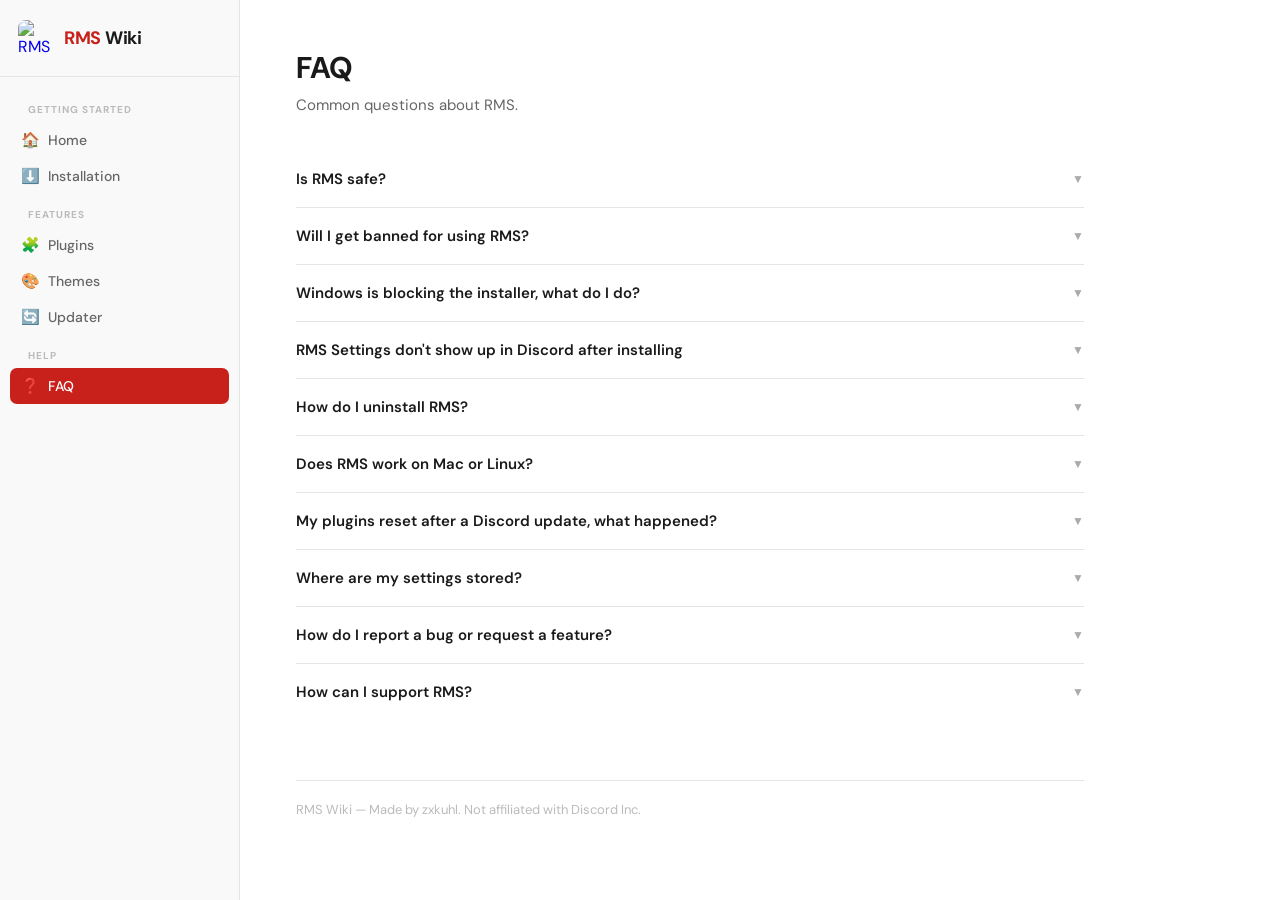
==== wiki/faq.html @ bf7d24e0 "Add files via upload" ====
<!DOCTYPE html>
<html lang="en">
<head>
<meta charset="UTF-8">
<meta name="viewport" content="width=device-width, initial-scale=1.0">
<title>RMS — FAQ</title>
<link rel="icon" href="./RMS.ico">
<link rel="stylesheet" href="./style.css">
<style>
.faq-item { border-bottom: 1px solid var(--border); padding: 18px 0; }
.faq-item:last-child { border-bottom: none; }
.faq-q { font-size: 15px; font-weight: 600; cursor: pointer; display: flex; justify-content: space-between; align-items: center; }
.faq-q:hover { color: var(--red); }
.faq-a { font-size: 14px; color: #555; line-height: 1.7; margin-top: 10px; display: none; }
.faq-item.open .faq-a { display: block; }
.faq-item.open .faq-arrow { transform: rotate(180deg); }
.faq-arrow { transition: transform 0.2s; font-size: 12px; color: #aaa; }
</style>
</head>
<body>

<nav>
    <a class="nav-logo" href="./index.html">
        <img src="./RMS.ico" alt="RMS">
        <span><em>RMS</em> Wiki</span>
    </a>
    <ul>
        <li class="nav-section">Getting Started</li>
        <li><a href="./index.html"><span class="icon">🏠</span> Home</a></li>
        <li><a href="./installation.html"><span class="icon">⬇️</span> Installation</a></li>
        <li class="nav-section">Features</li>
        <li><a href="./plugins.html"><span class="icon">🧩</span> Plugins</a></li>
        <li><a href="./themes.html"><span class="icon">🎨</span> Themes</a></li>
        <li><a href="./updater.html"><span class="icon">🔄</span> Updater</a></li>
        <li class="nav-section">Help</li>
        <li><a href="./faq.html" class="active"><span class="icon">❓</span> FAQ</a></li>
    </ul>
</nav>

<main>
    <h1 style="font-size:30px;font-weight:700;letter-spacing:-0.5px;margin-bottom:6px;">FAQ</h1>
    <p style="color:#666;margin-bottom:32px;">Common questions about RMS.</p>

    <div id="faq">
        <div class="faq-item">
            <div class="faq-q">Is RMS safe? <span class="faq-arrow">▼</span></div>
            <div class="faq-a">RMS is open source and you can review the code on GitHub. It does not steal your token, log your messages, or send any data to third parties. However, it does modify Discord's client which could theoretically be detected by Discord.</div>
        </div>
        <div class="faq-item">
            <div class="faq-q">Will I get banned for using RMS? <span class="faq-arrow">▼</span></div>
            <div class="faq-a">Using client mods technically violates Discord's Terms of Service. Discord has never issued a ban wave specifically targeting Vencord-based mods, but there is always a theoretical risk. Use at your own discretion.</div>
        </div>
        <div class="faq-item">
            <div class="faq-q">Windows is blocking the installer, what do I do? <span class="faq-arrow">▼</span></div>
            <div class="faq-a">Right-click the exe → Properties → check Unblock → OK. If SmartScreen pops up, click More info → Run anyway. This happens because the installer isn't signed by a paid certificate authority, which is normal for free open-source tools.</div>
        </div>
        <div class="faq-item">
            <div class="faq-q">RMS Settings don't show up in Discord after installing <span class="faq-arrow">▼</span></div>
            <div class="faq-a">Make sure you fully quit Discord first — right-click the tray icon and click Quit Discord, then reopen it. Just closing the window doesn't restart it.</div>
        </div>
        <div class="faq-item">
            <div class="faq-q">How do I uninstall RMS? <span class="faq-arrow">▼</span></div>
            <div class="faq-a">Run RMSInstaller.exe again and click Uninstall. This removes all RMS files from AppData and restores Discord. Then restart Discord and it'll be back to normal.</div>
        </div>
        <div class="faq-item">
            <div class="faq-q">Does RMS work on Mac or Linux? <span class="faq-arrow">▼</span></div>
            <div class="faq-a">The RMS installer is Windows-only. The core mod may work on other platforms if you build from source, but this is not officially supported.</div>
        </div>
        <div class="faq-item">
            <div class="faq-q">My plugins reset after a Discord update, what happened? <span class="faq-arrow">▼</span></div>
            <div class="faq-a">When Discord updates itself it can overwrite the patch. Open RMSInstaller.exe and click Reinstall to re-patch Discord with the latest RMS files.</div>
        </div>
        <div class="faq-item">
            <div class="faq-q">Where are my settings stored? <span class="faq-arrow">▼</span></div>
            <div class="faq-a">All RMS settings are stored in <code>%AppData%\RMS\settings\settings.json</code>. Your QuickCSS is at <code>%AppData%\RMS\settings\quickCss.css</code> and themes are in <code>%AppData%\RMS\themes\</code>.</div>
        </div>
        <div class="faq-item">
            <div class="faq-q">How do I report a bug or request a feature? <span class="faq-arrow">▼</span></div>
            <div class="faq-a">Open an issue on the <a href="https://github.com/zxkuhl/RMS" target="_blank" style="color:var(--red);">GitHub repo</a>.</div>
        </div>
        <div class="faq-item">
            <div class="faq-q">How can I support RMS? <span class="faq-arrow">▼</span></div>
            <div class="faq-a">You can sponsor the project on <a href="https://github.com/sponsors/zxkuhl" target="_blank" style="color:var(--red);">GitHub Sponsors</a>. Stars on the repo also help!</div>
        </div>
    </div>

    <footer>RMS Wiki — Made by zxkuhl. Not affiliated with Discord Inc.</footer>
</main>

<script>
document.querySelectorAll('.faq-q').forEach(q => {
    q.addEventListener('click', () => {
        q.parentElement.classList.toggle('open');
    });
});
</script>

</body>
</html>
---- wiki/style.css ----
@import url('https://fonts.googleapis.com/css2?family=DM+Sans:wght@300;400;500;600;700&family=DM+Mono:wght@400;500&display=swap');

*, *::before, *::after { box-sizing: border-box; margin: 0; padding: 0; }

:root {
    --red: #c8201a;
    --red-dark: #9e1712;
    --red-light: #e8352e;
    --text: #1a1a1a;
    --text-muted: #666;
    --border: #e5e5e5;
    --bg: #ffffff;
    --bg-soft: #f9f9f9;
    --nav-w: 240px;
    --radius: 10px;
}

body {
    font-family: 'DM Sans', sans-serif;
    color: var(--text);
    background: var(--bg);
    display: flex;
    min-height: 100vh;
}

/* ── Sidebar ── */
nav {
    width: var(--nav-w);
    background: var(--bg-soft);
    border-right: 1px solid var(--border);
    display: flex;
    flex-direction: column;
    position: fixed;
    top: 0; left: 0; bottom: 0;
    overflow-y: auto;
    z-index: 10;
}

.nav-logo {
    display: flex;
    align-items: center;
    gap: 10px;
    padding: 20px 18px;
    border-bottom: 1px solid var(--border);
    text-decoration: none;
}

.nav-logo img {
    width: 36px;
    height: 36px;
    border-radius: 8px;
    object-fit: cover;
}

.nav-logo span {
    font-size: 18px;
    font-weight: 700;
    color: var(--text);
    letter-spacing: -0.3px;
}

.nav-logo span em {
    color: var(--red);
    font-style: normal;
}

nav ul {
    list-style: none;
    padding: 12px 10px;
    flex: 1;
}

nav ul li a {
    display: flex;
    align-items: center;
    gap: 8px;
    padding: 8px 10px;
    border-radius: 7px;
    text-decoration: none;
    color: var(--text-muted);
    font-size: 14px;
    font-weight: 500;
    transition: all 0.15s;
}

nav ul li a:hover { background: var(--border); color: var(--text); }
nav ul li a.active { background: var(--red); color: #fff; }
nav ul li a .icon { font-size: 15px; width: 20px; text-align: center; }

.nav-section {
    font-size: 10px;
    font-weight: 700;
    letter-spacing: 0.1em;
    text-transform: uppercase;
    color: #bbb;
    padding: 14px 18px 6px;
}

/* ── Main ── */
main {
    margin-left: var(--nav-w);
    flex: 1;
    padding: 48px 56px;
    max-width: 900px;
}

/* ── Hero ── */
.hero {
    display: flex;
    align-items: center;
    gap: 24px;
    margin-bottom: 40px;
}

.hero-logo {
    width: 72px;
    height: 72px;
    border-radius: 16px;
    object-fit: cover;
    flex-shrink: 0;
    box-shadow: 0 4px 20px rgba(200,32,26,0.25);
}

.hero-text h1 {
    font-size: 36px;
    font-weight: 700;
    letter-spacing: -0.5px;
    line-height: 1.1;
}

.hero-text h1 span { color: var(--red); }

.hero-text p {
    color: var(--text-muted);
    font-size: 15px;
    margin-top: 6px;
    line-height: 1.6;
}

/* ── Badges ── */
.badges { display: flex; gap: 8px; flex-wrap: wrap; margin-top: 14px; }
.badge {
    display: inline-flex;
    align-items: center;
    gap: 5px;
    padding: 4px 10px;
    border-radius: 20px;
    font-size: 12px;
    font-weight: 600;
    border: 1px solid var(--border);
    color: var(--text-muted);
}
.badge.red { background: var(--red); color: #fff; border-color: var(--red); }

/* ── Download btn ── */
.btn {
    display: inline-flex;
    align-items: center;
    gap: 8px;
    padding: 12px 22px;
    border-radius: var(--radius);
    font-size: 14px;
    font-weight: 600;
    text-decoration: none;
    transition: all 0.15s;
    cursor: pointer;
    border: none;
    font-family: inherit;
}
.btn-primary { background: var(--red); color: #fff; box-shadow: 0 4px 14px rgba(200,32,26,0.3); }
.btn-primary:hover { background: var(--red-light); transform: translateY(-1px); box-shadow: 0 6px 20px rgba(200,32,26,0.35); }
.btn-outline { background: transparent; color: var(--text); border: 1px solid var(--border); }
.btn-outline:hover { background: var(--bg-soft); }
.btn-row { display: flex; gap: 10px; flex-wrap: wrap; margin-top: 20px; }

/* ── Content ── */
h2 {
    font-size: 22px;
    font-weight: 700;
    letter-spacing: -0.3px;
    margin: 36px 0 12px;
    padding-bottom: 10px;
    border-bottom: 1px solid var(--border);
}

h3 { font-size: 16px; font-weight: 600; margin: 20px 0 8px; color: var(--text); }

p { font-size: 15px; line-height: 1.7; color: #444; margin-bottom: 12px; }

/* ── Cards ── */
.card-grid { display: grid; grid-template-columns: repeat(auto-fill, minmax(220px, 1fr)); gap: 14px; margin: 16px 0; }

.card {
    background: var(--bg-soft);
    border: 1px solid var(--border);
    border-radius: var(--radius);
    padding: 16px;
    transition: box-shadow 0.15s;
}
.card:hover { box-shadow: 0 4px 16px rgba(0,0,0,0.06); }
.card-icon { font-size: 22px; margin-bottom: 8px; }
.card h3 { margin: 0 0 4px; font-size: 14px; }
.card p { font-size: 13px; color: var(--text-muted); margin: 0; }

/* ── Steps ── */
.steps { display: flex; flex-direction: column; gap: 0; margin: 16px 0; }
.step {
    display: flex;
    gap: 16px;
    padding: 16px 0;
    border-bottom: 1px solid var(--border);
}
.step:last-child { border-bottom: none; }
.step-num {
    width: 28px; height: 28px;
    background: var(--red);
    color: #fff;
    border-radius: 50%;
    display: flex; align-items: center; justify-content: center;
    font-size: 13px; font-weight: 700;
    flex-shrink: 0;
    margin-top: 2px;
}
.step-body h3 { margin: 0 0 4px; font-size: 15px; }
.step-body p { margin: 0; font-size: 14px; color: var(--text-muted); }

/* ── Callout ── */
.callout {
    border-radius: var(--radius);
    padding: 14px 18px;
    margin: 16px 0;
    display: flex;
    gap: 12px;
    align-items: flex-start;
    font-size: 14px;
    line-height: 1.6;
}
.callout.warn { background: #fffbeb; border: 1px solid #fcd34d; color: #7c5e00; }
.callout.info { background: #eff6ff; border: 1px solid #bfdbfe; color: #1e40af; }
.callout.danger { background: #fef2f2; border: 1px solid #fecaca; color: #991b1b; }
.callout-icon { font-size: 16px; flex-shrink: 0; margin-top: 1px; }

/* ── Code ── */
code {
    font-family: 'DM Mono', monospace;
    background: #f3f4f6;
    padding: 2px 6px;
    border-radius: 4px;
    font-size: 13px;
}

/* ── Table ── */
table { width: 100%; border-collapse: collapse; margin: 16px 0; font-size: 14px; }
th { text-align: left; padding: 10px 14px; background: var(--bg-soft); border-bottom: 2px solid var(--border); font-weight: 600; font-size: 13px; }
td { padding: 10px 14px; border-bottom: 1px solid var(--border); color: #444; }
tr:hover td { background: var(--bg-soft); }

/* ── Footer ── */
footer {
    margin-top: 60px;
    padding-top: 20px;
    border-top: 1px solid var(--border);
    font-size: 13px;
    color: #bbb;
}
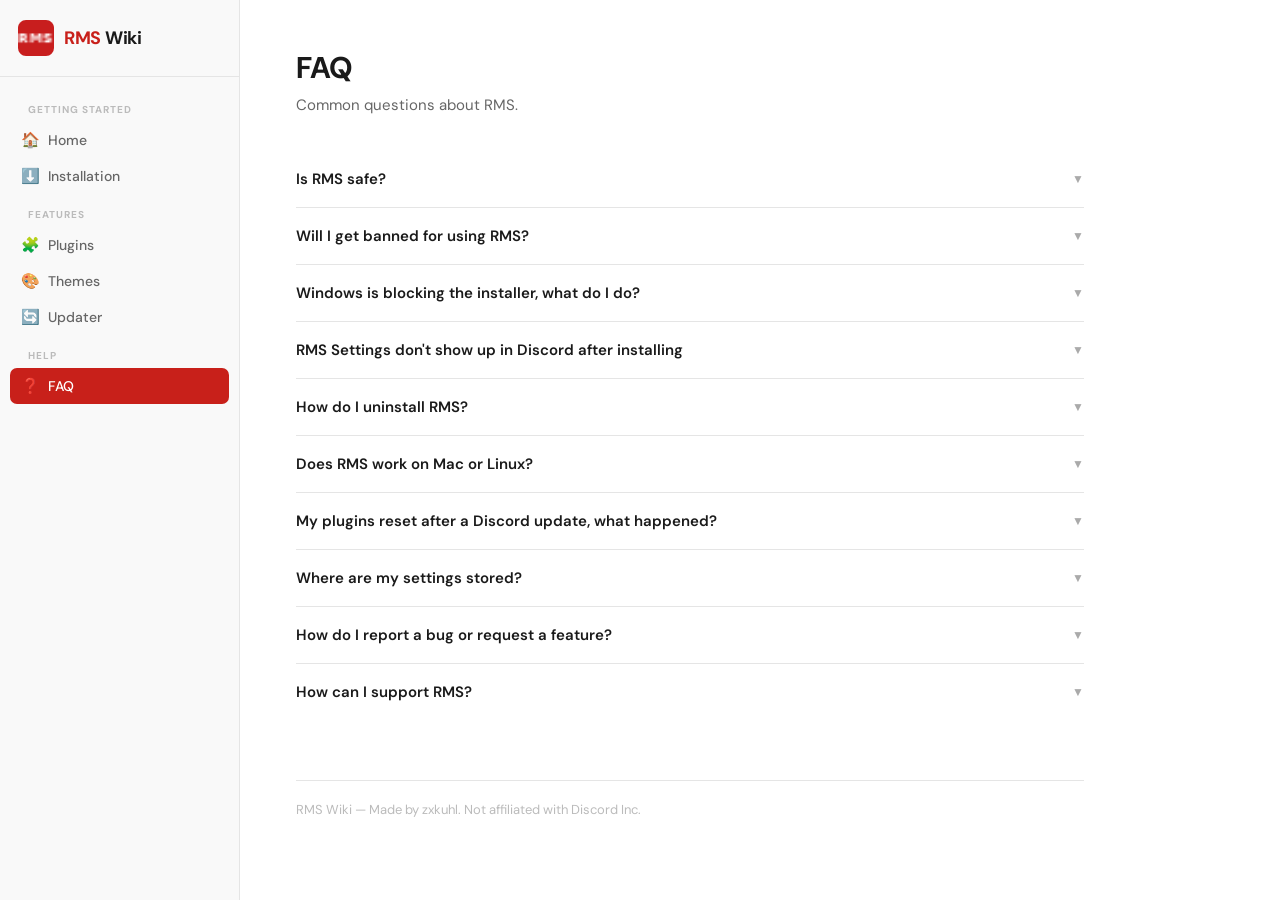
==== commit da9983fb: "Update faq.html" ====
--- a/wiki/faq.html
+++ b/wiki/faq.html
@@ -48,7 +48,7 @@
         </div>
         <div class="faq-item">
             <div class="faq-q">Will I get banned for using RMS? <span class="faq-arrow">▼</span></div>
-            <div class="faq-a">Using client mods technically violates Discord's Terms of Service. Discord has never issued a ban wave specifically targeting Vencord-based mods, but there is always a theoretical risk. Use at your own discretion.</div>
+            <div class="faq-a">Using client mods technically violates Discord's Terms of Service. Discord has never issued a ban wave specifically targeting RMS-based mods, but there is always a theoretical risk. Use at your own discretion.</div>
         </div>
         <div class="faq-item">
             <div class="faq-q">Windows is blocking the installer, what do I do? <span class="faq-arrow">▼</span></div>
